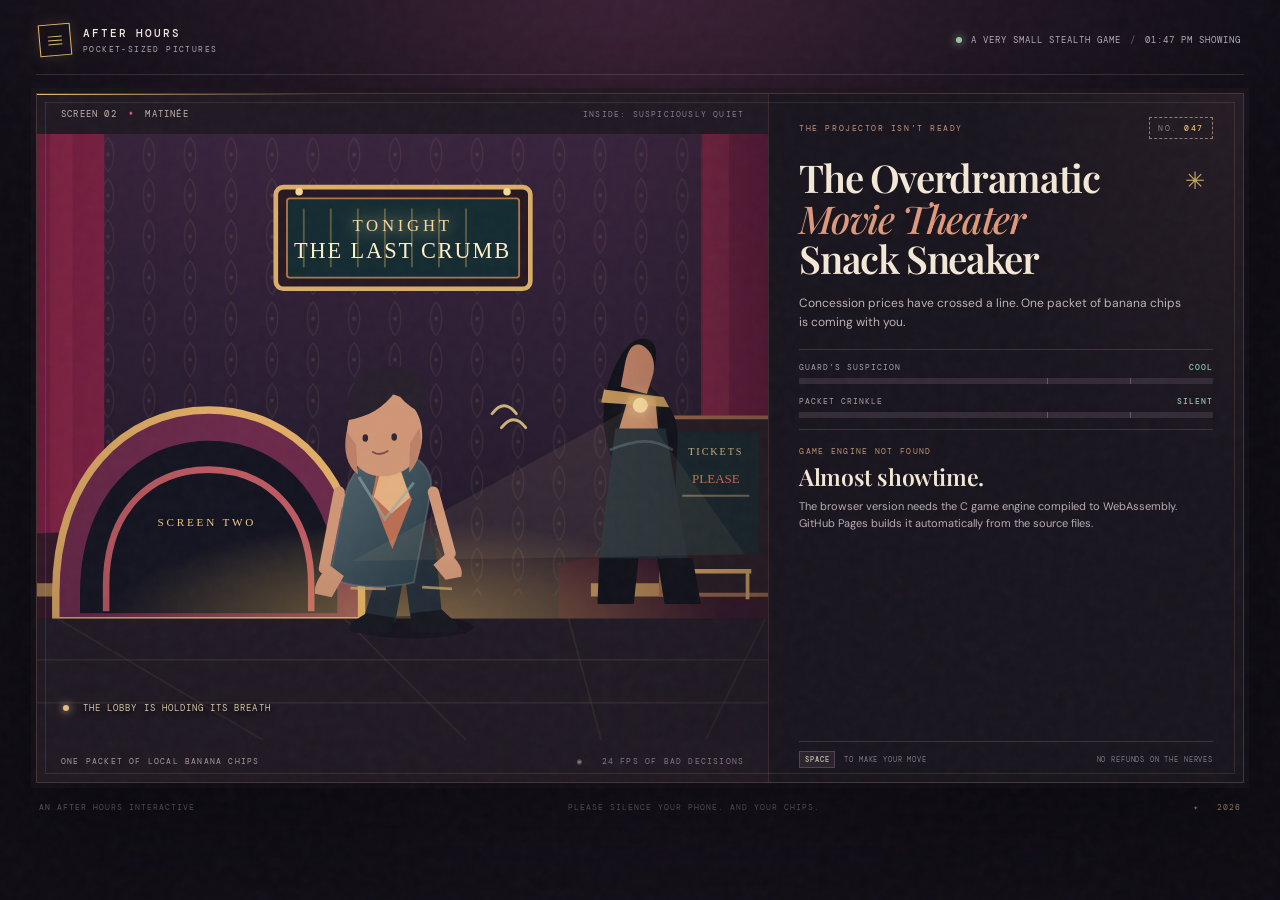
==== index.html @ ef622876 "Add files via upload" ====
<!doctype html>
<html lang="en">
<head>
  <meta charset="utf-8">
  <meta name="viewport" content="width=device-width, initial-scale=1">
  <meta name="theme-color" content="#110e16">
  <meta name="description" content="One packet. Three hiding spots. One very serious ticket checker. A tiny stealth comedy game.">
  <title>The Overdramatic Movie Theater Snack Sneaker</title>
  <link rel="stylesheet" href="style.css">
</head>
<body>
  <div class="film-grain" aria-hidden="true"></div>
  <main class="cabinet">
    <header class="masthead">
      <a class="brand" href="#top" aria-label="Midnight Matinee home">
        <span class="brand-ticket" aria-hidden="true"><i></i><i></i><i></i></span>
        <span><strong>AFTER HOURS</strong><small>POCKET-SIZED PICTURES</small></span>
      </a>
      <div class="masthead-right"><span class="live-light"></span> A VERY SMALL STEALTH GAME <span class="masthead-divider">/</span> <span>01:47 PM SHOWING</span></div>
    </header>

    <section class="game-frame" id="top" aria-label="The Overdramatic Movie Theater Snack Sneaker game">
      <section class="scene-panel" aria-label="Cinema lobby illustration">
        <div class="scene-header"><span class="scene-number">SCREEN 02 <b>•</b> MATINÉE</span><span class="scene-weather">INSIDE: SUSPICIOUSLY QUIET</span></div>
        <div class="scene-art" id="scene-art" data-hide="none" data-stage="0" data-mood="calm">
          <svg class="theater-svg" viewBox="0 0 940 650" role="img" aria-labelledby="scene-title scene-desc" preserveAspectRatio="xMidYMid slice">
            <title id="scene-title">A dramatically lit old movie theater lobby</title>
            <desc id="scene-desc">A snack-smuggling moviegoer waits beneath a glowing cinema marquee while the ticket checker watches.</desc>
            <defs>
              <linearGradient id="wall" x2="0" y2="1"><stop stop-color="#38233c"/><stop offset="1" stop-color="#171522"/></linearGradient>
              <linearGradient id="curtain" x2="1" y2="0"><stop stop-color="#6e193c"/><stop offset=".48" stop-color="#a52e52"/><stop offset="1" stop-color="#521533"/></linearGradient>
              <linearGradient id="gold" x2="0" y2="1"><stop stop-color="#ffe4a2"/><stop offset="1" stop-color="#c77b31"/></linearGradient>
              <linearGradient id="coat" x2="1" y2="1"><stop stop-color="#52636b"/><stop offset="1" stop-color="#263a45"/></linearGradient>
              <radialGradient id="spot"><stop stop-color="#f5c467" stop-opacity=".5"/><stop offset="1" stop-color="#f5c467" stop-opacity="0"/></radialGradient>
              <filter id="soft-glow" x="-100%" y="-100%" width="300%" height="300%"><feGaussianBlur stdDeviation="8" result="blur"/><feMerge><feMergeNode in="blur"/><feMergeNode in="SourceGraphic"/></feMerge></filter>
              <pattern id="wallpaper" width="44" height="44" patternUnits="userSpaceOnUse"><path d="M22 4c-8 8-8 28 0 36 8-8 8-28 0-36Z" fill="none" stroke="#eabf82" stroke-opacity=".09" stroke-width="1.4"/><circle cx="22" cy="22" r="2" fill="#ecc58d" fill-opacity=".12"/></pattern>
            </defs>
            <rect width="940" height="650" fill="url(#wall)"/>
            <rect width="940" height="495" fill="url(#wallpaper)"/>
            <path d="M0 0h150v498H0zM790 0h150v498H790z" fill="url(#curtain)"/>
            <path d="M0 0h46v510H0zM92 0h24v500H92zM792 0h28v500h-28zM890 0h50v510h-50z" fill="#e3576c" opacity=".12"/>
            <path d="M0 440c140-31 201 3 303 21v82H0zm940 0c-140-31-201 3-303 21v82h303z" fill="#351728"/>
            <path d="M28 482h240v14H28zm644 0h240v14H672z" fill="#d6a65e" opacity=".7"/>
            <path d="M98 492c0-121 72-196 164-196s164 75 164 196v30H98z" fill="#6c294a" stroke="#e2ad65" stroke-width="8"/>
            <path d="M124 492c0-100 60-163 138-163s138 63 138 163v22H124z" fill="#141421"/>
            <path d="M152 512v-28c0-78 46-124 110-124s110 46 110 124v28" fill="none" stroke="#bd5a62" stroke-width="7"/>
            <text x="260" y="420" text-anchor="middle" fill="#f4cf8e" font-family="Georgia,serif" font-size="12" letter-spacing="3">SCREEN TWO</text>
            <ellipse cx="483" cy="530" rx="335" ry="115" fill="url(#spot)"/>
            <path d="M0 520h940v130H0z" fill="#201923"/>
            <path d="M0 520 940 520 940 650 0 650z" fill="#221b26"/>
            <path d="M0 564h940M0 610h940" stroke="#b68c61" stroke-opacity=".14" stroke-width="2"/>
            <path d="m100 520 220 130m88-130 130 130m110-130 35 130m176-130-64 130" stroke="#b68c61" stroke-opacity=".12" stroke-width="2"/>
            <rect x="334" y="57" width="273" height="109" rx="8" fill="#271821" stroke="#dbad69" stroke-width="5"/>
            <rect x="346" y="69" width="249" height="85" rx="3" fill="#142b31" stroke="#ae7649" stroke-width="2"/>
            <path d="M364 80v63m29-63v63m29-63v63m29-63v63m29-63v63m29-63v63m29-63v63" stroke="#e0b763" stroke-width="2" opacity=".35"/>
            <text x="470" y="104" text-anchor="middle" fill="#f6d99b" font-family="Georgia,serif" font-size="18" letter-spacing="4" filter="url(#soft-glow)">TONIGHT</text>
            <text x="470" y="133" text-anchor="middle" fill="#fff0c4" font-family="Georgia,serif" font-size="24" letter-spacing="2">THE LAST CRUMB</text>
            <circle cx="359" cy="62" r="4" fill="#f6d895"/><circle cx="582" cy="62" r="4" fill="#f6d895"/>
            <path d="M747 304h119v190H747z" fill="#281d24" stroke="#9b6644" stroke-width="4"/>
            <path d="M760 320h92v130h-92z" fill="#19272d"/>
            <text x="806" y="344" text-anchor="middle" fill="#f0cf91" font-family="Georgia,serif" font-size="11" letter-spacing="2">TICKETS</text>
            <text x="806" y="374" text-anchor="middle" fill="#ef805b" font-family="Georgia,serif" font-size="14">PLEASE</text>
            <path d="M770 388h72" stroke="#e4bd7c" stroke-opacity=".5" stroke-width="2"/>
            <path d="M768 469h76" stroke="#d1a064" stroke-width="5"/>
            <path d="M772 469v30m68-30v30" stroke="#d1a064" stroke-width="4"/>
            <path d="M694 347c-16-39-8-80 11-111 8-13 18-18 27-16 12 3 11 19 8 30l-5 20 13 13c12 12 18 27 17 44l-5 113-73-1z" fill="#11121a"/>
            <path d="M725 226c11 4 18 18 13 34l-6 19-28-8 5-27c3-13 8-20 16-18z" fill="#bd8064"/>
            <path d="m713 280 28 2 3 35-42 0z" fill="#c58c68"/>
            <path d="m698 316 54 0 24 139-95 0z" fill="#1e2b34"/>
            <path d="m681 455 42 0-5 49h-39zm62 0h38l9 49h-39z" fill="#11121a"/>
            <path d="m686 274 64 8 6 11-73-5z" fill="#d1a15e" opacity=".9"/>
            <path d="M692 339c31-13 48-12 68 0" fill="none" stroke="#6b8b96" stroke-width="3" opacity=".4"/>
            <g id="hero">
              <ellipse cx="481" cy="529" rx="65" ry="12" fill="#0b0c13" opacity=".45"/>
              <path d="M455 431h49l9 93h-34l-7-54-10 54h-35z" fill="#242e38"/>
              <path d="m431 514 31 5-4 16h-40c-6-1-7-8-1-12zm48 0 33-4 16 15c4 5-1 10-6 10h-43z" fill="#171920"/>
              <path d="M450 345c-26 5-38 22-43 47l-15 82c18 13 55 15 90 7l18-96c4-22-10-40-29-41z" fill="url(#coat)" stroke="#819095" stroke-opacity=".35" stroke-width="2"/>
              <path d="m461 348 19 44-21 53-22-56 8-39z" fill="#ba6e53"/>
              <path d="m450 349 15 3 13 38-20 17-19-18z" fill="#e3b080"/>
              <path d="M448 278c27 0 44 19 43 48-1 23-17 40-41 41-25 1-40-18-40-42 0-28 14-47 38-47z" fill="#cf9676"/>
              <path d="M411 307c-5-35 15-57 43-58 28-2 47 19 40 51-13-4-25-14-31-25-13 19-30 28-52 32z" fill="#27202b"/>
              <path d="M410 319c-4 20 0 37 12 46l-2-32zm78-4c4 20 0 37-11 48l1-31z" fill="#bd8068"/>
              <ellipse cx="430" cy="326" rx="3" ry="4" fill="#302733"/><ellipse cx="461" cy="325" rx="3" ry="4" fill="#302733"/>
              <path d="M438 341q8 5 16-1" fill="none" stroke="#814c4c" stroke-width="2" stroke-linecap="round"/>
              <path d="M423 368 451 413 482 374" fill="none" stroke="#8faaa8" stroke-width="3" opacity=".6"/>
              <path d="M402 384 386 466m117-82 18 66" stroke="#cf9676" stroke-width="12" stroke-linecap="round"/>
              <path d="M391 462c-8 10-16 19-15 31l18 4 13-23m-3-2-13-9z" fill="#cf9676"/>
              <path d="M518 449c9 5 18 17 15 26l-17 3-13-16m12-3 13-3" fill="#cf9676"/>
              <path d="m414 487 38 1m39-2 32 2" stroke="#d0ac74" stroke-width="3" opacity=".75"/>
            </g>
            <g class="packet packet-socks" id="packet-socks">
              <path d="M355 457q31-10 48 6l-3 50q-21 11-48 0z" fill="#edbd42" stroke="#7c4527" stroke-width="3"/>
              <path d="M357 466q20 7 44 0m-45 36q22-8 43 0" stroke="#ffe596" stroke-width="4"/>
              <path d="M367 480q9-14 18 0 8-10 14 1v16h-32z" fill="#a54e2d"/>
              <text x="378" y="495" text-anchor="middle" fill="#fff3c2" font-size="8" font-family="Georgia">BANANA</text>
            </g>
            <g class="packet packet-hat" id="packet-hat">
              <path d="M408 256q28-16 55 1l-4 31q-23 11-49 0z" fill="#edbd42" stroke="#7c4527" stroke-width="3"/>
              <path d="M412 263q23 7 49 0m-50 20q25-7 48 0" stroke="#ffe596" stroke-width="4"/>
              <path d="M423 274q8-12 16 0 7-9 13 1v10h-29z" fill="#a54e2d"/>
              <text x="434" y="285" text-anchor="middle" fill="#fff3c2" font-size="7" font-family="Georgia">CHIPS</text>
            </g>
            <g class="packet packet-chest" id="packet-chest">
              <path d="M462 392q27-8 39 4l-3 43q-19 8-38 0z" fill="#edbd42" stroke="#7c4527" stroke-width="3"/>
              <path d="M463 400q18 6 37 0m-39 30q22-6 38 0" stroke="#ffe596" stroke-width="4"/>
              <path d="M471 410q7-11 14 0 6-8 11 1v9h-25z" fill="#a54e2d"/>
              <text x="480" y="421" text-anchor="middle" fill="#fff3c2" font-size="7" font-family="Georgia">CHIPS</text>
            </g>
            <path class="beam" d="m722 290-306 168 421-7z" fill="#edcf94" opacity=".08"/>
            <circle cx="725" cy="291" r="8" fill="#ffe0a2" filter="url(#soft-glow)"/>
            <g class="doodle" opacity=".8"><path d="M566 300q13-17 26 0m-16 15q13-17 26 0" fill="none" stroke="#f7d78d" stroke-width="3" stroke-linecap="round"/></g>
          </svg>
          <div class="scene-caption" id="scene-caption"><span class="caption-dot"></span> THE LOBBY IS HOLDING ITS BREATH</div>
          <div class="beat-stamp" id="beat-stamp" aria-live="polite">THE PLAN BEGINS</div>
        </div>
        <div class="scene-footer"><span>ONE PACKET OF LOCAL BANANA CHIPS</span><span class="film-reel">◉ &nbsp; 24 FPS OF BAD DECISIONS</span></div>
      </section>

      <section class="control-panel" aria-label="Game controls">
        <div class="control-topline"><span class="eyebrow" id="panel-kicker">A MATINÉE MISSION</span><span class="mini-ticket">NO. <b>047</b></span></div>
        <div class="title-wrap">
          <h1>The Overdramatic<br><em>Movie Theater</em><br>Snack Sneaker</h1>
          <span class="title-ornament" aria-hidden="true">✳</span>
        </div>
        <p class="intro-copy">Concession prices have crossed a line. One packet of banana chips is coming with you.</p>
        <div class="meters" aria-label="Stealth meters">
          <div class="meter"><div class="meter-heading"><span>GUARD’S SUSPICION</span><b id="heat-label">COOL</b></div><div class="meter-track"><i id="heat-fill"></i><span class="meter-tick" style="left:60%"></span><span class="meter-tick" style="left:80%"></span></div></div>
          <div class="meter"><div class="meter-heading"><span>PACKET CRINKLE</span><b id="noise-label">SILENT</b></div><div class="meter-track noise-track"><i id="noise-fill"></i><span class="meter-tick" style="left:60%"></span><span class="meter-tick" style="left:80%"></span></div></div>
        </div>
        <div class="panel-content" id="panel-content" aria-live="polite"></div>
        <footer class="control-footer"><span><kbd>SPACE</kbd> TO MAKE YOUR MOVE</span><span>NO REFUNDS ON THE NERVES</span></footer>
      </section>
    </section>

    <footer class="page-footer"><span>AN AFTER HOURS INTERACTIVE</span><span>PLEASE SILENCE YOUR PHONE. AND YOUR CHIPS.</span><span class="credits-mark">✦ &nbsp; 2026</span></footer>
    <div class="sr-only" id="screen-reader-status" aria-live="assertive"></div>
  </main>

  <script src="game.js"></script>
  <script src="app.js"></script>
</body>
</html>
---- style.css ----
@import url('https://fonts.googleapis.com/css2?family=DM+Mono:wght@400;500&family=DM+Sans:wght@400;500;600;700&family=Playfair+Display:wght@500;600;700;800&display=swap');

:root{color-scheme:dark;--ink:#f6eddf;--muted:#a89ba7;--rose:#d65b6e;--gold:#e9bc70;--teal:#91c9be;--line:rgba(233,213,184,.16);--panel:#17141d;--serif:'Playfair Display',Georgia,serif;--sans:'DM Sans',Arial,sans-serif;--mono:'DM Mono',monospace}
*{box-sizing:border-box}
html{min-width:320px;background:#100d15}
body{margin:0;min-height:100vh;color:var(--ink);font-family:var(--sans);background:radial-gradient(ellipse at 49% -15%,#412238 0,#201622 39%,#100d15 75%);overflow-x:hidden}
button{font:inherit;color:inherit}
.film-grain{position:fixed;inset:-50%;pointer-events:none;z-index:10;opacity:.12;background-image:url("data:image/svg+xml,%3Csvg viewBox='0 0 180 180' xmlns='http://www.w3.org/2000/svg'%3E%3Cfilter id='n'%3E%3CfeTurbulence type='fractalNoise' baseFrequency='.93' numOctaves='3' stitchTiles='stitch'/%3E%3C/filter%3E%3Crect width='100%25' height='100%25' filter='url(%23n)' opacity='.26'/%3E%3C/svg%3E");animation:grain .22s steps(2) infinite}
@keyframes grain{0%{transform:translate(0,0)}25%{transform:translate(2%,-1%)}50%{transform:translate(-1%,2%)}75%{transform:translate(2%,1%)}100%{transform:translate(-2%,-1%)}}
.cabinet{width:min(1480px,calc(100% - 72px));margin:0 auto;padding:24px 0 16px;position:relative}
.masthead,.brand,.masthead-right,.page-footer,.control-topline,.scene-header,.scene-footer{display:flex;align-items:center;justify-content:space-between}
.masthead{padding:0 3px 18px;border-bottom:1px solid var(--line);margin-bottom:18px}
.brand{justify-content:flex-start;gap:12px;text-decoration:none;color:var(--ink)}
.brand-ticket{width:32px;height:32px;border:1px solid var(--gold);display:flex;flex-direction:column;justify-content:center;gap:3px;padding:6px 8px;transform:rotate(-5deg);box-shadow:0 0 17px #f4be5c26}
.brand-ticket i{display:block;background:var(--gold);height:1px;width:100%}.brand strong,.brand small{display:block}.brand strong{font:500 11px var(--mono);letter-spacing:1.9px}.brand small{font:400 8px var(--mono);letter-spacing:1.4px;color:#b8aab5;margin-top:4px}
.masthead-right{justify-content:flex-end;gap:9px;font:400 9px var(--mono);letter-spacing:1px;color:#b9aeba}.live-light{width:6px;height:6px;border-radius:50%;background:#9cc9aa;box-shadow:0 0 8px #9cc9aa}.masthead-divider{color:#755a69}
.game-frame{display:grid;grid-template-columns:minmax(0,1.36fr) minmax(395px,.88fr);min-height:690px;background:#17131b;border:1px solid #70534488;box-shadow:0 30px 90px #08070caa,0 0 0 5px #2119238a;position:relative;overflow:hidden}
.game-frame:before,.game-frame:after{content:"";position:absolute;z-index:2;pointer-events:none}.game-frame:before{inset:8px;border:1px solid #e9bd7220}.game-frame:after{top:0;left:0;width:24%;height:1px;background:linear-gradient(90deg,var(--gold),transparent)}
.scene-panel{display:flex;flex-direction:column;min-width:0;background:#201923;border-right:1px solid #6a4d434f;position:relative;overflow:hidden}.scene-header,.scene-footer{height:40px;padding:0 24px;flex-shrink:0;font:400 9px var(--mono);letter-spacing:1.2px;color:#c4b4a6}.scene-number b{color:var(--rose);margin:0 5px}.scene-weather{font-size:8px;color:#887b88}.scene-art{position:relative;min-height:480px;flex:1;overflow:hidden;background:radial-gradient(ellipse at 50% 67%,#8a533b35,transparent 47%),linear-gradient(180deg,#171521,#241924)}
.theater-svg{width:100%;height:100%;position:absolute;inset:0;display:block}.scene-art:after{content:"";position:absolute;inset:0;pointer-events:none;background:linear-gradient(90deg,#16131b24,transparent 27%,transparent 77%,#16131b48),linear-gradient(0deg,#17131b36,transparent 33%)}
.packet{display:none;filter:drop-shadow(0 5px 3px #100b0c80)}.scene-art[data-hide="socks"] .packet-socks,.scene-art[data-hide="hat"] .packet-hat,.scene-art[data-hide="chest"] .packet-chest{display:block}
.scene-art[data-stage="1"] .beam{opacity:.2}.scene-art[data-stage="2"] .beam{opacity:.02}.scene-art[data-mood="caught"] .beam{opacity:.35;fill:#ff7b70}.scene-art[data-mood="caught"] .theater-svg{filter:saturate(.8)}
.scene-art[data-stage="1"] #hero{transform:translate(80px,13px)}.scene-art[data-stage="2"] #hero{transform:translate(-15px,30px) scale(.92);transform-origin:480px 470px}.scene-art #hero{transition:transform .75s cubic-bezier(.2,.75,.3,1)}
.scene-art[data-hide="hat"] .packet-hat{animation:hat-bob 2.4s ease-in-out infinite}@keyframes hat-bob{50%{transform:translateY(-3px) rotate(1deg)}}
.scene-caption{position:absolute;bottom:26px;left:26px;z-index:3;color:#d6c5a5;font:400 9px var(--mono);letter-spacing:1.05px;text-shadow:0 2px 6px #000}.caption-dot{display:inline-block;width:6px;height:6px;margin-right:8px;border-radius:50%;background:#e4c07d;box-shadow:0 0 9px #f6d795}
.beat-stamp{position:absolute;z-index:4;top:20px;left:22px;padding:10px 12px;border:1px solid #edce963b;background:#1a151bcc;backdrop-filter:blur(8px);font:400 8px var(--mono);letter-spacing:1.3px;color:#f4d493;opacity:0;transform:translateY(-4px);transition:opacity .25s,transform .25s}.beat-stamp.show{opacity:1;transform:translateY(0)}
.scene-footer{height:42px;color:#a79799;font-size:8px}.film-reel{color:#84757f}
.control-panel{min-width:0;padding:23px 30px 18px;background:radial-gradient(ellipse at 100% 0,#35252e6e,transparent 40%),#19151e;display:flex;flex-direction:column;position:relative}.control-topline{font:400 8px var(--mono);letter-spacing:1.55px;color:#c3907d}.mini-ticket{border:1px dashed #927c6b;padding:5px 8px;color:#8a7d89;font-size:8px}.mini-ticket b{color:#e6bf75;font-weight:500}
.title-wrap{position:relative;padding:18px 0 6px}.title-wrap h1{font:600 clamp(30px,3vw,43px)/1.06 var(--serif);letter-spacing:-1.35px;margin:0;color:#f3e8d6}.title-wrap h1 em{font-weight:500;color:#df997b}.title-ornament{position:absolute;right:8px;top:26px;font-size:24px;color:#e8bc70;opacity:.83}
.intro-copy{margin:9px 0 17px;color:#c0b2b2;font-size:12px;line-height:1.6;max-width:390px}
.meters{border-top:1px solid var(--line);border-bottom:1px solid var(--line);padding:12px 0 11px;display:grid;gap:12px;margin-bottom:16px}.meter-heading{display:flex;justify-content:space-between;align-items:center;font:400 8px var(--mono);letter-spacing:1px;color:#a99ca6;margin-bottom:6px}.meter-heading b{color:#93c5b0;font-size:8px;font-weight:500}.meter-track{height:6px;background:#332b36;position:relative;border-radius:1px;overflow:hidden}.meter-track i{position:absolute;inset:0 auto 0 0;width:0;background:linear-gradient(90deg,#82bfaa,#ecc775,#e16c69);transition:width .25s}.noise-track i{background:linear-gradient(90deg,#92cabc,#ecc775,#eb8057)}.meter-tick{position:absolute;top:-1px;bottom:-1px;width:1px;background:#eee2ce42}
.panel-content{flex:1;min-height:220px;display:flex;flex-direction:column;animation:panel-in .28s ease both}@keyframes panel-in{from{opacity:.15;transform:translateY(5px)}to{opacity:1;transform:translateY(0)}}
.eyebrow-small{font:400 8px var(--mono);letter-spacing:1.3px;color:#b99270;text-transform:uppercase}.panel-heading{font:600 23px/1.2 var(--serif);letter-spacing:-.4px;margin:7px 0 5px;color:#f3e8d6}.panel-copy{font-size:11px;line-height:1.55;color:#b9adb3;margin:2px 0 13px;max-width:400px}.panel-copy strong{font-weight:600;color:#ead8bd}
.objective-list{display:grid;gap:7px;margin:3px 0 16px}.objective{display:flex;align-items:center;gap:9px;font-size:10px;color:#d4c5bd}.objective span{color:#e4bc72;font:500 9px var(--mono);width:14px}
.primary-button,.secondary-button,.choice-card{border:0;cursor:pointer;transition:transform .18s,background .18s,border-color .18s,box-shadow .18s}.primary-button{width:100%;min-height:47px;padding:13px 16px;background:linear-gradient(105deg,#d57069,#bd4e61);color:#fff4e7;font:500 10px var(--mono);letter-spacing:1.2px;text-align:left;display:flex;justify-content:space-between;align-items:center;box-shadow:0 8px 22px #aa42422b;position:relative;overflow:hidden}.primary-button:after{content:"";position:absolute;inset:0 auto 0 -40%;width:26%;transform:skewX(-22deg);background:linear-gradient(90deg,transparent,#ffffff33,transparent);transition:left .6s}.primary-button:hover:after{left:120%}.primary-button:hover{transform:translateY(-2px);box-shadow:0 11px 27px #aa42424a}.primary-button:active,.choice-card:active{transform:translateY(1px)}.button-arrow{font-size:18px;line-height:10px}
.secondary-button{background:transparent;color:#bfaea8;border:1px solid #82706d;padding:9px 11px;font:400 8px var(--mono);letter-spacing:1px}.secondary-button:hover{border-color:#e5be78;color:#f0dcbd}
.choice-grid{display:grid;gap:8px;margin:2px 0 11px}.choice-card{width:100%;text-align:left;background:#211c26;border:1px solid #574650;padding:10px 11px;display:grid;grid-template-columns:36px minmax(0,1fr) auto;gap:10px;align-items:center;position:relative}.choice-card:hover{background:#2a212a;border-color:#a57967;transform:translateX(2px)}.choice-icon{width:34px;height:34px;background:#352833;border:1px solid #6b4f54;display:grid;place-items:center;color:#edc67c;font-size:17px}.choice-name{font:600 12px var(--serif);color:#f1e3d3}.choice-description{font-size:9px;color:#a99aa2;margin-top:3px;line-height:1.35}.choice-stat{font:400 7px var(--mono);letter-spacing:.8px;color:#d9af72;text-align:right;max-width:68px}.choice-card.is-selected{border-color:#e7bb6e;background:#30242a;box-shadow:inset 3px 0 #e6b86b}
.step-topline{display:flex;justify-content:space-between;align-items:center;margin-bottom:4px}.step-counter{font:400 8px var(--mono);color:#978995;letter-spacing:1px}.timing-box{margin:6px 0 11px;padding:12px;background:#211b25;border:1px solid #5c4750}.timing-labels{display:flex;justify-content:space-between;font:400 7px var(--mono);letter-spacing:.9px;color:#a496a0;margin-bottom:10px}.timing-labels strong{color:#e4c078;font-weight:500}.timing-track{height:18px;background:#342c38;position:relative;border:1px solid #554652;overflow:hidden}.timing-track:before{content:"";position:absolute;inset:0;background:repeating-linear-gradient(90deg,transparent 0 calc(10% - 1px),#99827635 calc(10% - 1px) 10%)}.safe-window{position:absolute;top:0;bottom:0;background:linear-gradient(90deg,#7cba9b77,#a8dfb599,#7cba9b77);border-left:1px solid #a6e3b8;border-right:1px solid #a6e3b8;box-shadow:0 0 13px #76ca9f4d}.cursor{position:absolute;z-index:2;top:-4px;bottom:-4px;width:3px;background:#fff1b4;box-shadow:0 0 10px #fff0b5,0 0 3px #fff;transform:translateX(-50%)}.timing-tip{display:flex;align-items:center;gap:6px;margin-top:9px;font-size:9px;color:#9e919d}.timing-tip b{font:500 8px var(--mono);color:#dfc493}.move-button{margin-top:auto}.stage-progress{display:grid;grid-template-columns:repeat(3,1fr);gap:5px;margin:0 0 12px}.stage-segment{height:3px;background:#3a303a}.stage-segment.done{background:#d8ad69;box-shadow:0 0 8px #d8ad6940}.last-note{font-size:9px;color:#bcaeb5;line-height:1.4;margin:0 0 10px;padding-left:9px;border-left:2px solid #d1a15e}.last-note.perfect{border-color:#94c7a5;color:#cce3d4}.last-note.miss{border-color:#df706d;color:#dfb4af}
.result-seal{width:43px;height:43px;border:1px solid #d8ae6c;border-radius:50%;display:grid;place-items:center;color:#e7c47f;font-size:20px;margin:2px 0 7px;box-shadow:0 0 18px #e8bb7025}.result-seal.loss{border-color:#ce6c72;color:#db777b}.result-title{font:600 25px/1.08 var(--serif);margin:0 0 7px}.result-title.win{color:#f1d597}.result-title.loss{color:#e79b91}.result-stats{display:flex;gap:7px;margin:3px 0 13px}.stat-chip{padding:6px 8px;background:#28222c;border:1px solid #51404a;color:#c7b7b4;font:400 8px var(--mono);letter-spacing:.5px}.stat-chip b{color:#edc879;font-weight:500}
.control-footer{margin-top:auto;border-top:1px solid var(--line);padding-top:13px;display:flex;justify-content:space-between;gap:8px;color:#807680;font:400 7px var(--mono);letter-spacing:.85px}.control-footer kbd{font:500 7px var(--mono);padding:3px 5px;color:#d2c2b2;background:#29232d;border:1px solid #51434d;margin-right:4px}
.page-footer{padding:19px 3px 0;color:#756973;font:400 8px var(--mono);letter-spacing:1px}.credits-mark{color:#ae8d68}
.sr-only{position:absolute;width:1px;height:1px;padding:0;margin:-1px;overflow:hidden;clip:rect(0,0,0,0);white-space:nowrap;border:0}
.pulse{animation:pulse .32s ease}@keyframes pulse{50%{filter:brightness(1.5);transform:scale(1.01)}}
@media(max-width:1050px){.cabinet{width:min(100% - 32px,900px)}.game-frame{grid-template-columns:minmax(0,1.05fr) minmax(350px,.95fr)}.control-panel{padding:22px 22px 16px}.title-wrap h1{font-size:36px}.scene-art{min-height:435px}.scene-header,.scene-footer{padding:0 16px}}
@media(max-width:760px){.cabinet{width:calc(100% - 22px);padding-top:13px}.masthead{margin-bottom:12px;padding-bottom:12px}.masthead-right{font-size:0}.masthead-right span:nth-of-type(n+2){display:none}.game-frame{grid-template-columns:1fr;min-height:auto}.scene-panel{border-right:0;border-bottom:1px solid #6a4d434f;min-height:410px}.scene-art{min-height:360px}.control-panel{padding:19px 20px 15px;min-height:570px}.title-wrap{padding-top:13px}.title-wrap h1{font-size:34px}.intro-copy{margin:6px 0 13px}.meters{gap:10px;margin-bottom:12px;padding:10px 0}.panel-content{min-height:220px}.page-footer{font-size:7px;gap:5px}.page-footer span:nth-child(2){display:none}}
@media(max-width:410px){.control-panel{padding-left:15px;padding-right:15px}.title-wrap h1{font-size:31px}.scene-panel{min-height:340px}.scene-art{min-height:295px}.scene-header{font-size:8px}.scene-weather{font-size:7px}.choice-card{grid-template-columns:31px minmax(0,1fr) auto;padding:9px 8px;gap:8px}.choice-icon{width:30px;height:30px}.choice-stat{font-size:6px}}
@media(prefers-reduced-motion:reduce){*,*:before,*:after{animation-duration:.01ms!important;animation-iteration-count:1!important;scroll-behavior:auto!important;transition-duration:.01ms!important}}
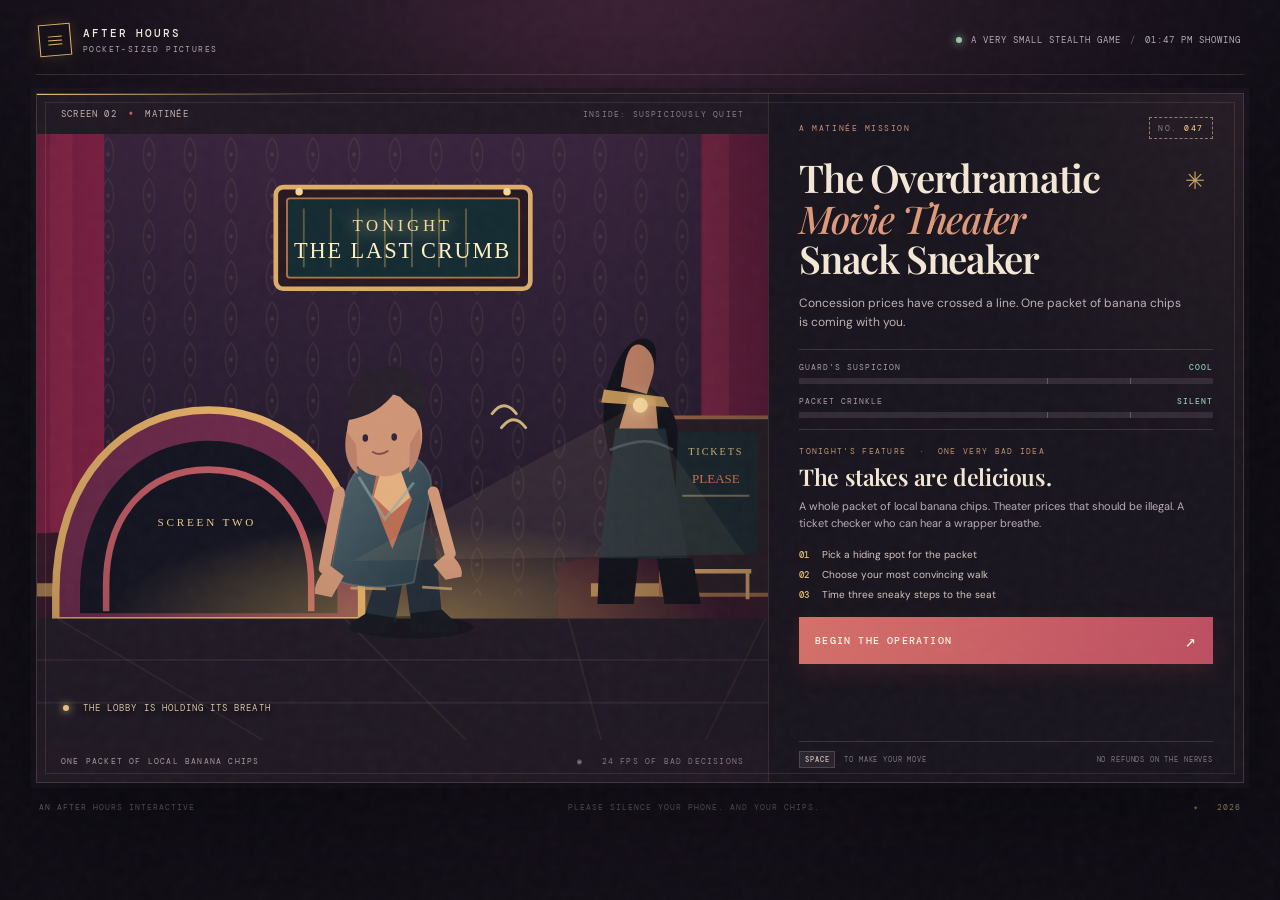
==== commit 590e6e40: "Add files via upload" ====
--- a/index.html
+++ b/index.html
@@ -136,7 +136,6 @@
     <div class="sr-only" id="screen-reader-status" aria-live="assertive"></div>
   </main>
 
-  <script src="game.js"></script>
   <script src="app.js"></script>
 </body>
 </html>
